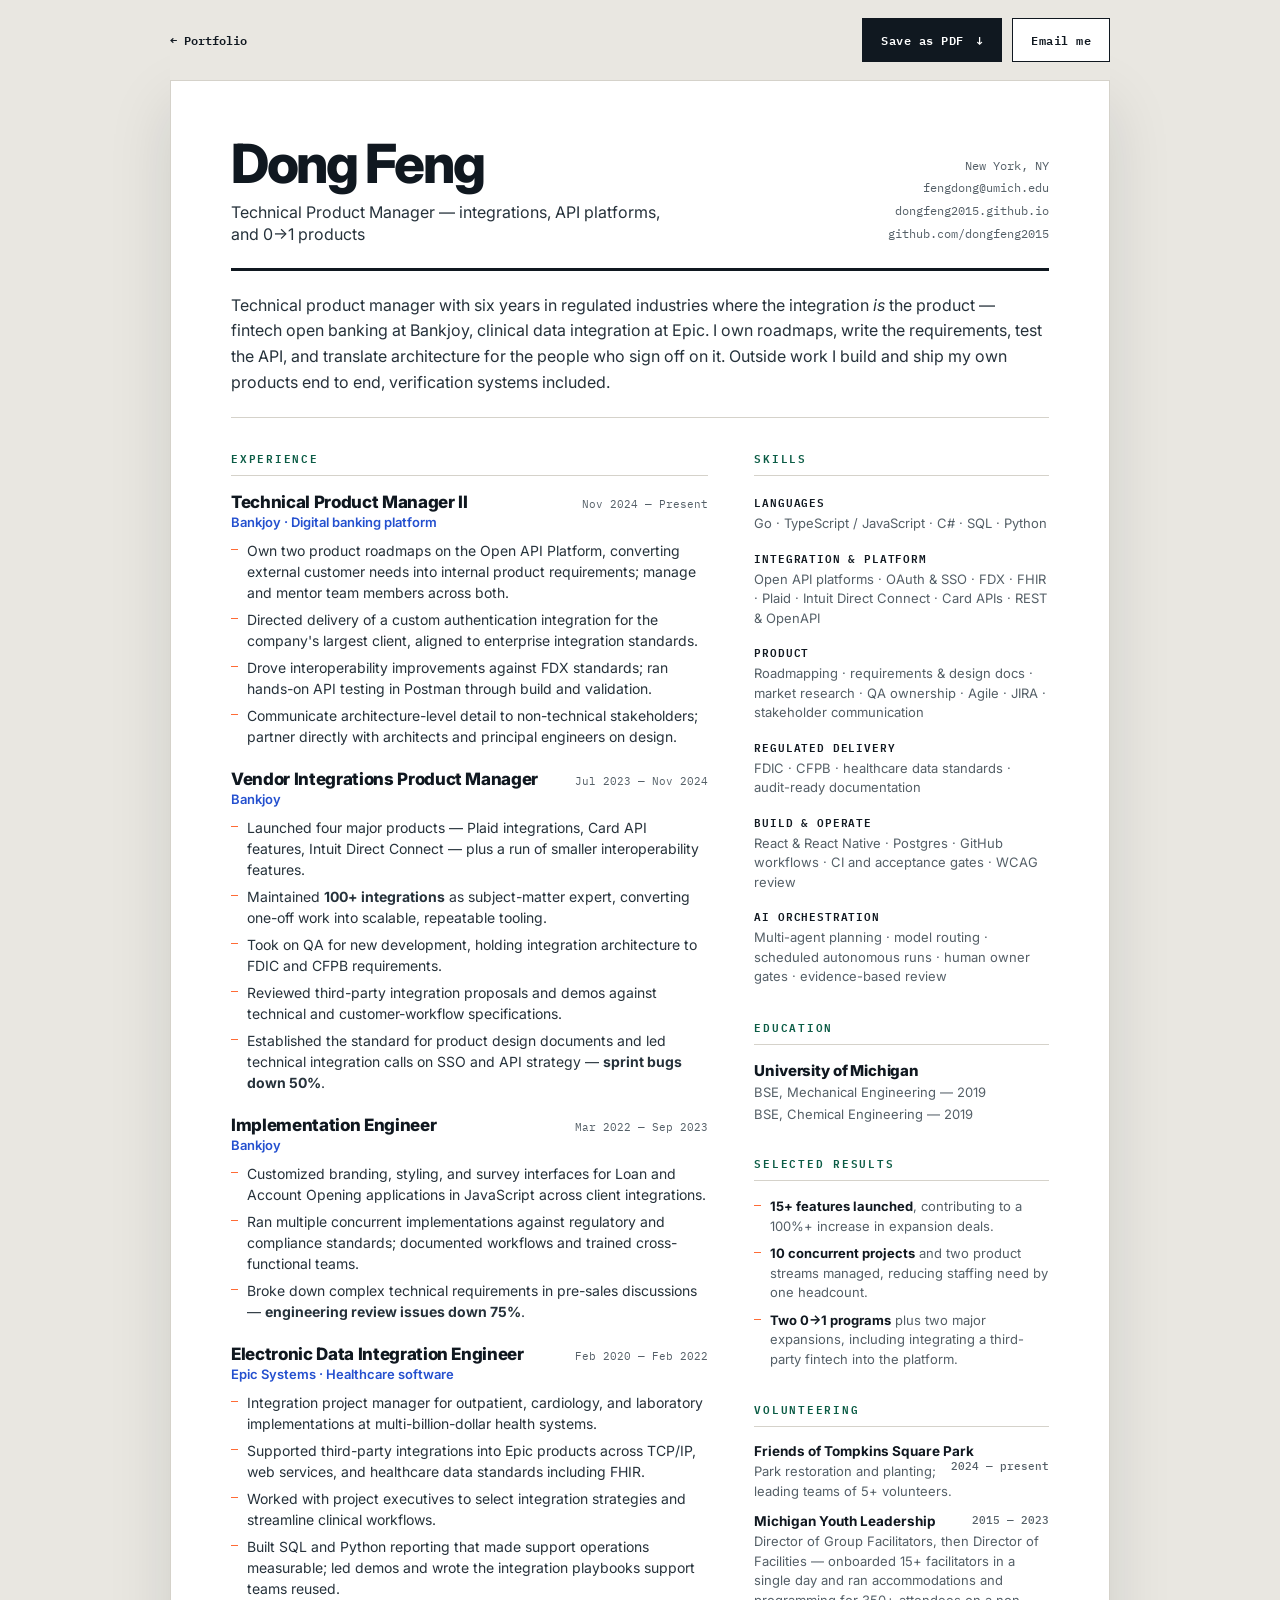
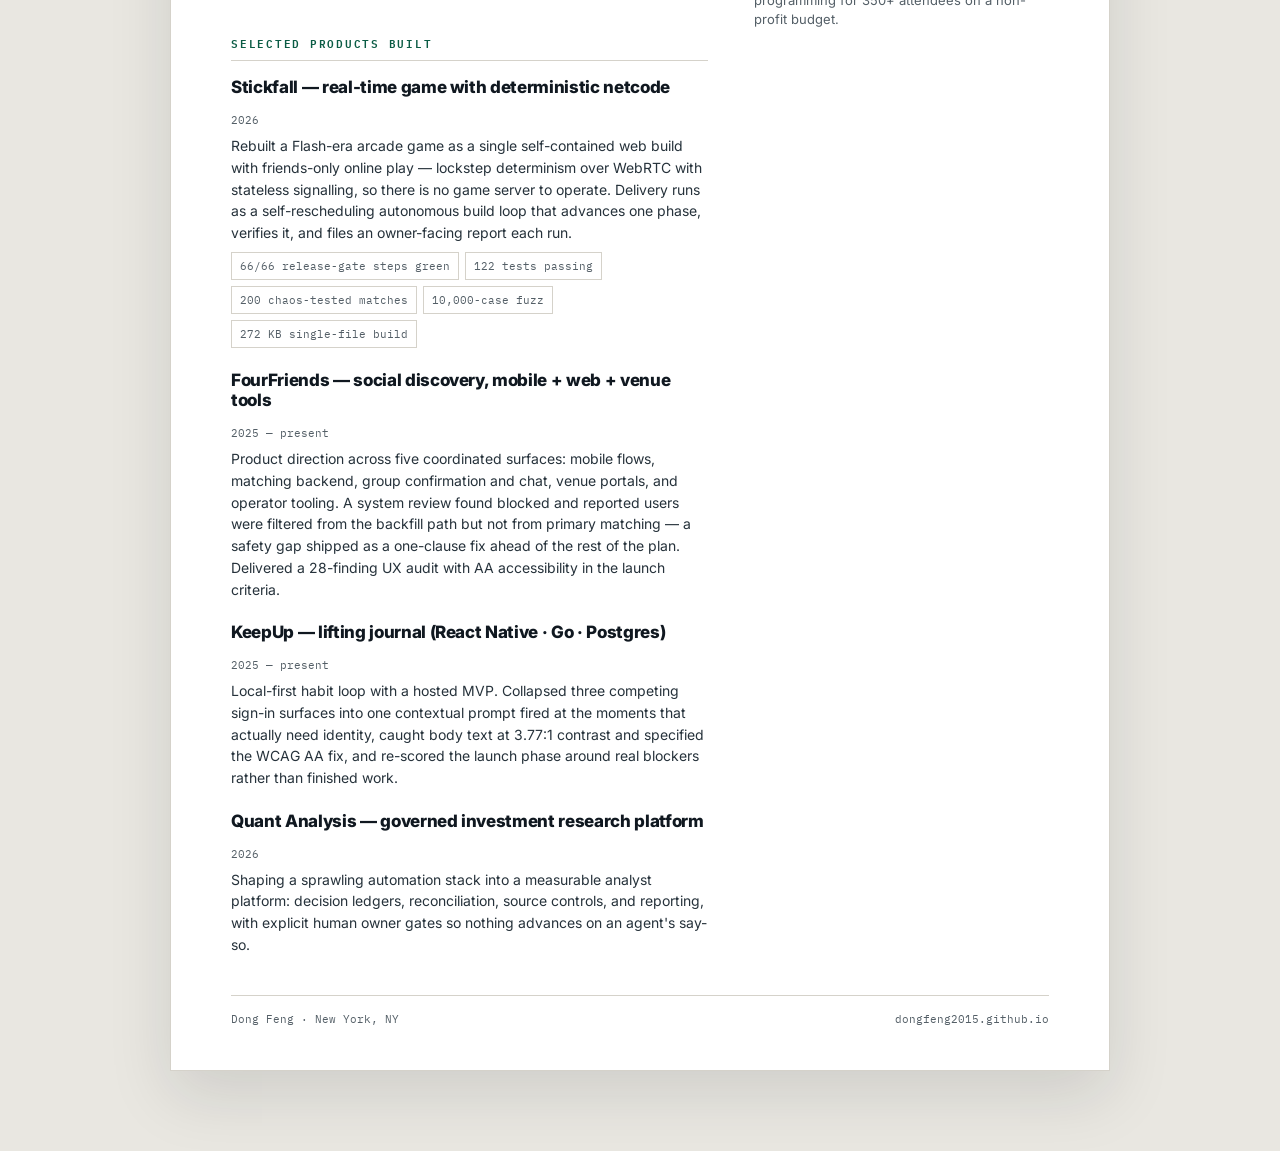
==== resume.html @ 2a2d2c91 "Publish expanded portfolio and resume" ====
<!doctype html>
<html lang="en">
  <head>
    <meta charset="utf-8" />
    <meta name="viewport" content="width=device-width, initial-scale=1" />
    <meta name="theme-color" content="#101820" />
    <meta
      name="description"
      content="Résumé of Dong Feng — Technical Product Manager. Vendor integrations and API platforms at Bankjoy, EHR integration at Epic Systems, plus four self-built products."
    />
    <title>Dong Feng — Résumé</title>

    <link rel="preconnect" href="https://fonts.googleapis.com" />
    <link rel="preconnect" href="https://fonts.gstatic.com" crossorigin />
    <link
      href="https://fonts.googleapis.com/css2?family=Inter:wght@400;500;600;700;800;900&family=IBM+Plex+Mono:wght@500;600&display=swap"
      rel="stylesheet"
    />
    <link rel="stylesheet" href="resume.css" />
    <script defer src="script.js"></script>
  </head>
  <body>
    <a class="skip-link" href="#resume">Skip to content</a>

    <div class="toolbar no-print">
      <a class="toolbar-back" href="index.html"><span aria-hidden="true">←</span> Portfolio</a>
      <div class="toolbar-actions">
        <button class="button button-primary" type="button" data-print>
          Save as PDF <span aria-hidden="true">↓</span>
        </button>
        <a class="button button-quiet" href="mailto:fengdong@umich.edu">Email me</a>
      </div>
    </div>

    <main class="sheet" id="resume">
      <header class="masthead">
        <div>
          <h1>Dong Feng</h1>
          <p class="title">Technical Product Manager — integrations, API platforms, and 0→1 products</p>
        </div>
        <ul class="contact-block">
          <li>New York, NY</li>
          <li><a href="mailto:fengdong@umich.edu">fengdong@umich.edu</a></li>
          <li><a href="https://dongfeng2015.github.io/">dongfeng2015.github.io</a></li>
          <li><a href="https://github.com/dongfeng2015">github.com/dongfeng2015</a></li>
        </ul>
      </header>

      <section class="summary" aria-label="Summary">
        <p>
          Technical product manager with six years in regulated industries where the integration <em>is</em> the product — fintech open banking at Bankjoy, clinical data integration at Epic. I own roadmaps, write the requirements, test the API, and translate architecture for the people who sign off on it. Outside work I build and ship my own products end to end, verification systems included.
        </p>
      </section>

      <div class="columns">
        <div class="col-main">
          <section aria-labelledby="exp-title">
            <h2 id="exp-title">Experience</h2>

            <article class="role">
              <div class="role-head">
                <h3>Technical Product Manager II</h3>
                <p class="role-when">Nov 2024 — Present</p>
              </div>
              <p class="role-org">Bankjoy · Digital banking platform</p>
              <ul>
                <li>Own two product roadmaps on the Open API Platform, converting external customer needs into internal product requirements; manage and mentor team members across both.</li>
                <li>Directed delivery of a custom authentication integration for the company's largest client, aligned to enterprise integration standards.</li>
                <li>Drove interoperability improvements against FDX standards; ran hands-on API testing in Postman through build and validation.</li>
                <li>Communicate architecture-level detail to non-technical stakeholders; partner directly with architects and principal engineers on design.</li>
              </ul>
            </article>

            <article class="role">
              <div class="role-head">
                <h3>Vendor Integrations Product Manager</h3>
                <p class="role-when">Jul 2023 — Nov 2024</p>
              </div>
              <p class="role-org">Bankjoy</p>
              <ul>
                <li>Launched four major products — Plaid integrations, Card API features, Intuit Direct Connect — plus a run of smaller interoperability features.</li>
                <li>Maintained <strong>100+ integrations</strong> as subject-matter expert, converting one-off work into scalable, repeatable tooling.</li>
                <li>Took on QA for new development, holding integration architecture to FDIC and CFPB requirements.</li>
                <li>Reviewed third-party integration proposals and demos against technical and customer-workflow specifications.</li>
                <li>Established the standard for product design documents and led technical integration calls on SSO and API strategy — <strong>sprint bugs down 50%</strong>.</li>
              </ul>
            </article>

            <article class="role">
              <div class="role-head">
                <h3>Implementation Engineer</h3>
                <p class="role-when">Mar 2022 — Sep 2023</p>
              </div>
              <p class="role-org">Bankjoy</p>
              <ul>
                <li>Customized branding, styling, and survey interfaces for Loan and Account Opening applications in JavaScript across client integrations.</li>
                <li>Ran multiple concurrent implementations against regulatory and compliance standards; documented workflows and trained cross-functional teams.</li>
                <li>Broke down complex technical requirements in pre-sales discussions — <strong>engineering review issues down 75%</strong>.</li>
              </ul>
            </article>

            <article class="role">
              <div class="role-head">
                <h3>Electronic Data Integration Engineer</h3>
                <p class="role-when">Feb 2020 — Feb 2022</p>
              </div>
              <p class="role-org">Epic Systems · Healthcare software</p>
              <ul>
                <li>Integration project manager for outpatient, cardiology, and laboratory implementations at multi-billion-dollar health systems.</li>
                <li>Supported third-party integrations into Epic products across TCP/IP, web services, and healthcare data standards including FHIR.</li>
                <li>Worked with project executives to select integration strategies and streamline clinical workflows.</li>
                <li>Built SQL and Python reporting that made support operations measurable; led demos and wrote the integration playbooks support teams reused.</li>
              </ul>
            </article>
          </section>

          <section aria-labelledby="products-title" class="products">
            <h2 id="products-title">Selected products built</h2>

            <article class="product">
              <div class="role-head">
                <h3>Stickfall — real-time game with deterministic netcode</h3>
                <p class="role-when">2026</p>
              </div>
              <p>
                Rebuilt a Flash-era arcade game as a single self-contained web build with friends-only online play — lockstep determinism over WebRTC with stateless signalling, so there is no game server to operate. Delivery runs as a self-rescheduling autonomous build loop that advances one phase, verifies it, and files an owner-facing report each run.
              </p>
              <p class="metrics">
                <span>66/66 release-gate steps green</span><span>122 tests passing</span><span>200 chaos-tested matches</span><span>10,000-case fuzz</span><span>272 KB single-file build</span>
              </p>
            </article>

            <article class="product">
              <div class="role-head">
                <h3>FourFriends — social discovery, mobile + web + venue tools</h3>
                <p class="role-when">2025 — present</p>
              </div>
              <p>
                Product direction across five coordinated surfaces: mobile flows, matching backend, group confirmation and chat, venue portals, and operator tooling. A system review found blocked and reported users were filtered from the backfill path but not from primary matching — a safety gap shipped as a one-clause fix ahead of the rest of the plan. Delivered a 28-finding UX audit with AA accessibility in the launch criteria.
              </p>
            </article>

            <article class="product">
              <div class="role-head">
                <h3>KeepUp — lifting journal (React Native · Go · Postgres)</h3>
                <p class="role-when">2025 — present</p>
              </div>
              <p>
                Local-first habit loop with a hosted MVP. Collapsed three competing sign-in surfaces into one contextual prompt fired at the moments that actually need identity, caught body text at 3.77:1 contrast and specified the WCAG AA fix, and re-scored the launch phase around real blockers rather than finished work.
              </p>
            </article>

            <article class="product">
              <div class="role-head">
                <h3>Quant Analysis — governed investment research platform</h3>
                <p class="role-when">2026</p>
              </div>
              <p>
                Shaping a sprawling automation stack into a measurable analyst platform: decision ledgers, reconciliation, source controls, and reporting, with explicit human owner gates so nothing advances on an agent's say-so.
              </p>
            </article>
          </section>
        </div>

        <aside class="col-side">
          <section aria-labelledby="skills-title">
            <h2 id="skills-title">Skills</h2>
            <div class="skill-group">
              <h4>Languages</h4>
              <p>Go · TypeScript / JavaScript · C# · SQL · Python</p>
            </div>
            <div class="skill-group">
              <h4>Integration &amp; platform</h4>
              <p>Open API platforms · OAuth &amp; SSO · FDX · FHIR · Plaid · Intuit Direct Connect · Card APIs · REST &amp; OpenAPI</p>
            </div>
            <div class="skill-group">
              <h4>Product</h4>
              <p>Roadmapping · requirements &amp; design docs · market research · QA ownership · Agile · JIRA · stakeholder communication</p>
            </div>
            <div class="skill-group">
              <h4>Regulated delivery</h4>
              <p>FDIC · CFPB · healthcare data standards · audit-ready documentation</p>
            </div>
            <div class="skill-group">
              <h4>Build &amp; operate</h4>
              <p>React &amp; React Native · Postgres · GitHub workflows · CI and acceptance gates · WCAG review</p>
            </div>
            <div class="skill-group">
              <h4>AI orchestration</h4>
              <p>Multi-agent planning · model routing · scheduled autonomous runs · human owner gates · evidence-based review</p>
            </div>
          </section>

          <section aria-labelledby="edu-title">
            <h2 id="edu-title">Education</h2>
            <div class="edu">
              <p class="edu-school">University of Michigan</p>
              <p class="edu-degree">BSE, Mechanical Engineering — 2019</p>
              <p class="edu-degree">BSE, Chemical Engineering — 2019</p>
            </div>
          </section>

          <section aria-labelledby="wins-title">
            <h2 id="wins-title">Selected results</h2>
            <ul class="wins">
              <li><strong>15+ features launched</strong>, contributing to a 100%+ increase in expansion deals.</li>
              <li><strong>10 concurrent projects</strong> and two product streams managed, reducing staffing need by one headcount.</li>
              <li><strong>Two 0→1 programs</strong> plus two major expansions, including integrating a third-party fintech into the platform.</li>
            </ul>
          </section>

          <section aria-labelledby="vol-title">
            <h2 id="vol-title">Volunteering</h2>
            <div class="vol">
              <p class="vol-org">Friends of Tompkins Square Park <span>2024 — present</span></p>
              <p>Park restoration and planting; leading teams of 5+ volunteers.</p>
            </div>
            <div class="vol">
              <p class="vol-org">Michigan Youth Leadership <span>2015 — 2023</span></p>
              <p>Director of Group Facilitators, then Director of Facilities — onboarded 15+ facilitators in a single day and ran accommodations and programming for 350+ attendees on a non-profit budget.</p>
            </div>
          </section>
        </aside>
      </div>

      <footer class="sheet-footer">
        <span>Dong Feng · New York, NY</span>
        <span>dongfeng2015.github.io</span>
      </footer>
    </main>
  </body>
</html>
---- resume.css ----
/* ============================================================
   Dong Feng — résumé sheet
   Screen: a document sitting on the portfolio's paper.
   Print: two clean pages, ATS-friendly text order.
   ============================================================ */

:root {
  --ink: #101820;
  --ink-soft: #26323b;
  --paper: #e9e7e1;
  --white: #ffffff;
  --line: #d5d2ca;
  --line-strong: #101820;
  --muted: #545f67;
  --mint: #a8f0cf;
  --mint-deep: #0b5c45;
  --orange: #ff6b35;
  --blue: #2450cf;

  --sans: Inter, ui-sans-serif, -apple-system, BlinkMacSystemFont, "Segoe UI", sans-serif;
  --mono: "IBM Plex Mono", ui-monospace, SFMono-Regular, Menlo, monospace;
}

* { box-sizing: border-box; }
body {
  margin: 0;
  padding: 0 20px 80px;
  color: var(--ink);
  background: var(--paper);
  font-family: var(--sans);
  font-size: 16px;
  -webkit-font-smoothing: antialiased;
}
a { color: inherit; }
p { margin: 0; }

.skip-link {
  position: fixed; left: 16px; top: -60px; z-index: 100;
  padding: 12px 16px; background: var(--mint); color: var(--ink); font-weight: 800;
}
.skip-link:focus { top: 12px; }
:focus-visible { outline: 3px solid var(--orange); outline-offset: 3px; }

/* ---------- toolbar ---------- */
.toolbar {
  position: sticky; top: 0; z-index: 10;
  display: flex; align-items: center; justify-content: space-between;
  gap: 16px; flex-wrap: wrap;
  max-width: 940px; margin: 0 auto; padding: 18px 0;
  background: var(--paper);
}
.toolbar-back { font-family: var(--mono); font-size: 12px; font-weight: 600; text-decoration: none; }
.toolbar-back:hover { color: var(--blue); }
.toolbar-actions { display: flex; gap: 10px; flex-wrap: wrap; }
.button {
  display: inline-flex; align-items: center; gap: 12px;
  min-height: 44px; padding: 0 18px;
  border: 1px solid var(--ink); background: transparent; color: var(--ink);
  font-family: var(--mono); font-size: 12px; font-weight: 600; letter-spacing: .04em;
  text-decoration: none; cursor: pointer;
  transition: transform .2s ease, box-shadow .2s ease;
}
.button:hover { transform: translate(-2px, -2px); box-shadow: 4px 4px 0 var(--orange); }
.button-primary { background: var(--ink); color: var(--white); }
.button-quiet { background: var(--white); }

/* ---------- sheet ---------- */
.sheet {
  max-width: 940px; margin: 0 auto;
  padding: 56px 60px 44px;
  background: var(--white);
  border: 1px solid var(--line);
  box-shadow: 0 24px 60px rgba(16, 24, 32, .12);
}

.masthead {
  display: flex; justify-content: space-between; align-items: flex-end;
  gap: 40px; flex-wrap: wrap;
  padding-bottom: 22px; border-bottom: 3px solid var(--line-strong);
}
.masthead h1 {
  margin: 0; font-size: clamp(38px, 5vw, 54px);
  line-height: 1; letter-spacing: -.045em; font-weight: 800;
}
.masthead .title {
  margin-top: 10px; max-width: 46ch;
  color: var(--ink-soft); font-size: 16px; line-height: 1.4;
}
.contact-block {
  margin: 0; padding: 0; list-style: none; text-align: right;
  font-family: var(--mono); font-size: 12px; line-height: 1.9; color: var(--muted);
}
.contact-block a { text-decoration: none; }
.contact-block a:hover { color: var(--blue); text-decoration: underline; }

.summary { padding: 22px 0; border-bottom: 1px solid var(--line); }
.summary p { max-width: 92ch; color: var(--ink-soft); font-size: 16px; line-height: 1.6; }
.summary em { font-style: italic; }

.columns {
  display: grid; grid-template-columns: 1.62fr 1fr; gap: 46px;
  padding-top: 30px;
}

h2 {
  margin: 0 0 16px;
  font-family: var(--mono); font-size: 11px; font-weight: 600;
  letter-spacing: .16em; text-transform: uppercase; color: var(--mint-deep);
  padding-bottom: 8px; border-bottom: 1px solid var(--line);
}
.col-main section + section { margin-top: 34px; }
.col-side section + section { margin-top: 30px; }

/* ---------- roles ---------- */
.role, .product { margin-bottom: 22px; break-inside: avoid; }
.role:last-child, .product:last-child { margin-bottom: 0; }
.role-head {
  display: flex; justify-content: space-between; align-items: baseline;
  gap: 16px; flex-wrap: wrap;
}
.role-head h3 { margin: 0; font-size: 17px; font-weight: 800; letter-spacing: -.02em; }
.role-when { font-family: var(--mono); font-size: 11px; color: var(--muted); white-space: nowrap; }
.role-org { margin-top: 2px; color: var(--blue); font-size: 13px; font-weight: 600; }
.role ul { margin: 10px 0 0; padding: 0; list-style: none; }
.role li {
  position: relative; padding-left: 16px; margin-bottom: 6px;
  color: var(--ink-soft); font-size: 14px; line-height: 1.5;
}
.role li::before {
  content: ""; position: absolute; left: 0; top: .6em;
  width: 7px; height: 1px; background: var(--orange);
}
.role li strong { font-weight: 700; }

/* ---------- products ---------- */
.product > p { margin-top: 8px; color: var(--ink-soft); font-size: 14px; line-height: 1.55; }
.metrics { display: flex; flex-wrap: wrap; gap: 6px; margin-top: 10px; }
.metrics span {
  padding: 5px 8px; border: 1px solid var(--line);
  font-family: var(--mono); font-size: 10.5px; color: var(--muted);
}

/* ---------- sidebar ---------- */
.skill-group { margin-bottom: 14px; }
.skill-group h4 {
  margin: 0 0 3px;
  font-family: var(--mono); font-size: 10.5px; font-weight: 600;
  letter-spacing: .08em; text-transform: uppercase; color: var(--ink);
}
.skill-group p { color: var(--muted); font-size: 13px; line-height: 1.5; }

.edu-school { font-size: 15px; font-weight: 800; letter-spacing: -.01em; }
.edu-degree { margin-top: 3px; color: var(--muted); font-size: 13px; line-height: 1.45; }

.wins { margin: 0; padding: 0; list-style: none; }
.wins li {
  position: relative; padding-left: 16px; margin-bottom: 8px;
  color: var(--muted); font-size: 13px; line-height: 1.5;
}
.wins li::before {
  content: ""; position: absolute; left: 0; top: .6em;
  width: 7px; height: 1px; background: var(--orange);
}
.wins strong { color: var(--ink); font-weight: 700; }

.vol { margin-bottom: 12px; }
.vol-org { font-size: 13.5px; font-weight: 700; }
.vol-org span { float: right; font-family: var(--mono); font-size: 10.5px; font-weight: 500; color: var(--muted); }
.vol p:not(.vol-org) { margin-top: 3px; color: var(--muted); font-size: 13px; line-height: 1.5; }

.sheet-footer {
  display: flex; justify-content: space-between; gap: 16px;
  margin-top: 40px; padding-top: 16px; border-top: 1px solid var(--line);
  font-family: var(--mono); font-size: 11px; color: var(--muted);
}

/* ---------- responsive ---------- */
@media (max-width: 820px) {
  .sheet { padding: 36px 26px 32px; }
  .columns { grid-template-columns: 1fr; gap: 34px; }
  .masthead { align-items: flex-start; }
  .contact-block { text-align: left; }
}

@media (prefers-reduced-motion: reduce) {
  *, *::before, *::after { transition-duration: .01ms !important; }
  .button:hover { transform: none; }
}

/* ============================================================
   Print — target: two pages, letter, 0.5in margins.
   ============================================================ */
@media print {
  @page { size: letter; margin: 0.5in; }

  html, body { background: #fff; }
  body { padding: 0; font-size: 10pt; color: #000; }
  .no-print, .skip-link { display: none !important; }

  .sheet {
    max-width: none; margin: 0; padding: 0;
    border: 0; box-shadow: none;
  }

  .masthead { padding-bottom: 10pt; border-bottom-width: 2pt; }
  .masthead h1 { font-size: 26pt; }
  .masthead .title { margin-top: 5pt; font-size: 10.5pt; color: #222; }
  .contact-block { font-size: 8.5pt; line-height: 1.55; color: #333; }
  .contact-block a { text-decoration: none; color: #000; }

  .summary { padding: 8pt 0; }
  .summary p { font-size: 9.5pt; line-height: 1.4; color: #1a1a1a; }

  /* Single flow in print: grid fragmentation across pages is unreliable,
     and a linear order reads correctly in ATS text extraction. */
  .columns { display: block; padding-top: 12pt; }
  /* Sidebar flows as two balanced text columns once it is full width —
     multicol paginates reliably where grid does not. */
  .col-side { margin-top: 14pt; column-count: 2; column-gap: 24pt; }
  h2 { font-size: 8.5pt; letter-spacing: .14em; color: #000; margin-bottom: 8pt; padding-bottom: 4pt; }

  .col-main section + section { margin-top: 12pt; }
  .col-side section + section { margin-top: 12pt; }
  .col-side section { break-inside: avoid; page-break-inside: avoid; }

  /* Sidebar reads better as columns when it is full width */
  .col-side section > div:not(:last-child) { margin-bottom: 6pt; }

  .role, .product { margin-bottom: 9pt; break-inside: avoid; page-break-inside: avoid; }
  .role-head h3 { font-size: 10.5pt; }
  .role-when { font-size: 8.5pt; color: #444; }
  .role-org { font-size: 9pt; color: #000; }
  .role ul { margin-top: 4pt; }
  .role li { font-size: 9pt; line-height: 1.36; margin-bottom: 2.5pt; color: #1a1a1a; }
  .role li::before { background: #000; }

  .product > p { font-size: 9pt; line-height: 1.36; color: #1a1a1a; }
  .metrics { gap: 4pt; margin-top: 5pt; }
  .metrics span { padding: 2pt 4pt; font-size: 8pt; color: #333; border-color: #bbb; }

  .skill-group { margin-bottom: 8pt; }
  .skill-group h4 { font-size: 8.5pt; }
  .skill-group p { font-size: 9pt; line-height: 1.4; color: #1a1a1a; }
  .edu-school { font-size: 10pt; }
  .edu-degree { font-size: 9pt; color: #1a1a1a; }
  .wins li, .vol p:not(.vol-org) { font-size: 9pt; line-height: 1.4; color: #1a1a1a; }
  .wins li::before { background: #000; }
  .vol-org { font-size: 9.5pt; }
  .vol-org span { font-size: 8pt; color: #444; }

  .sheet-footer { display: none; }
}
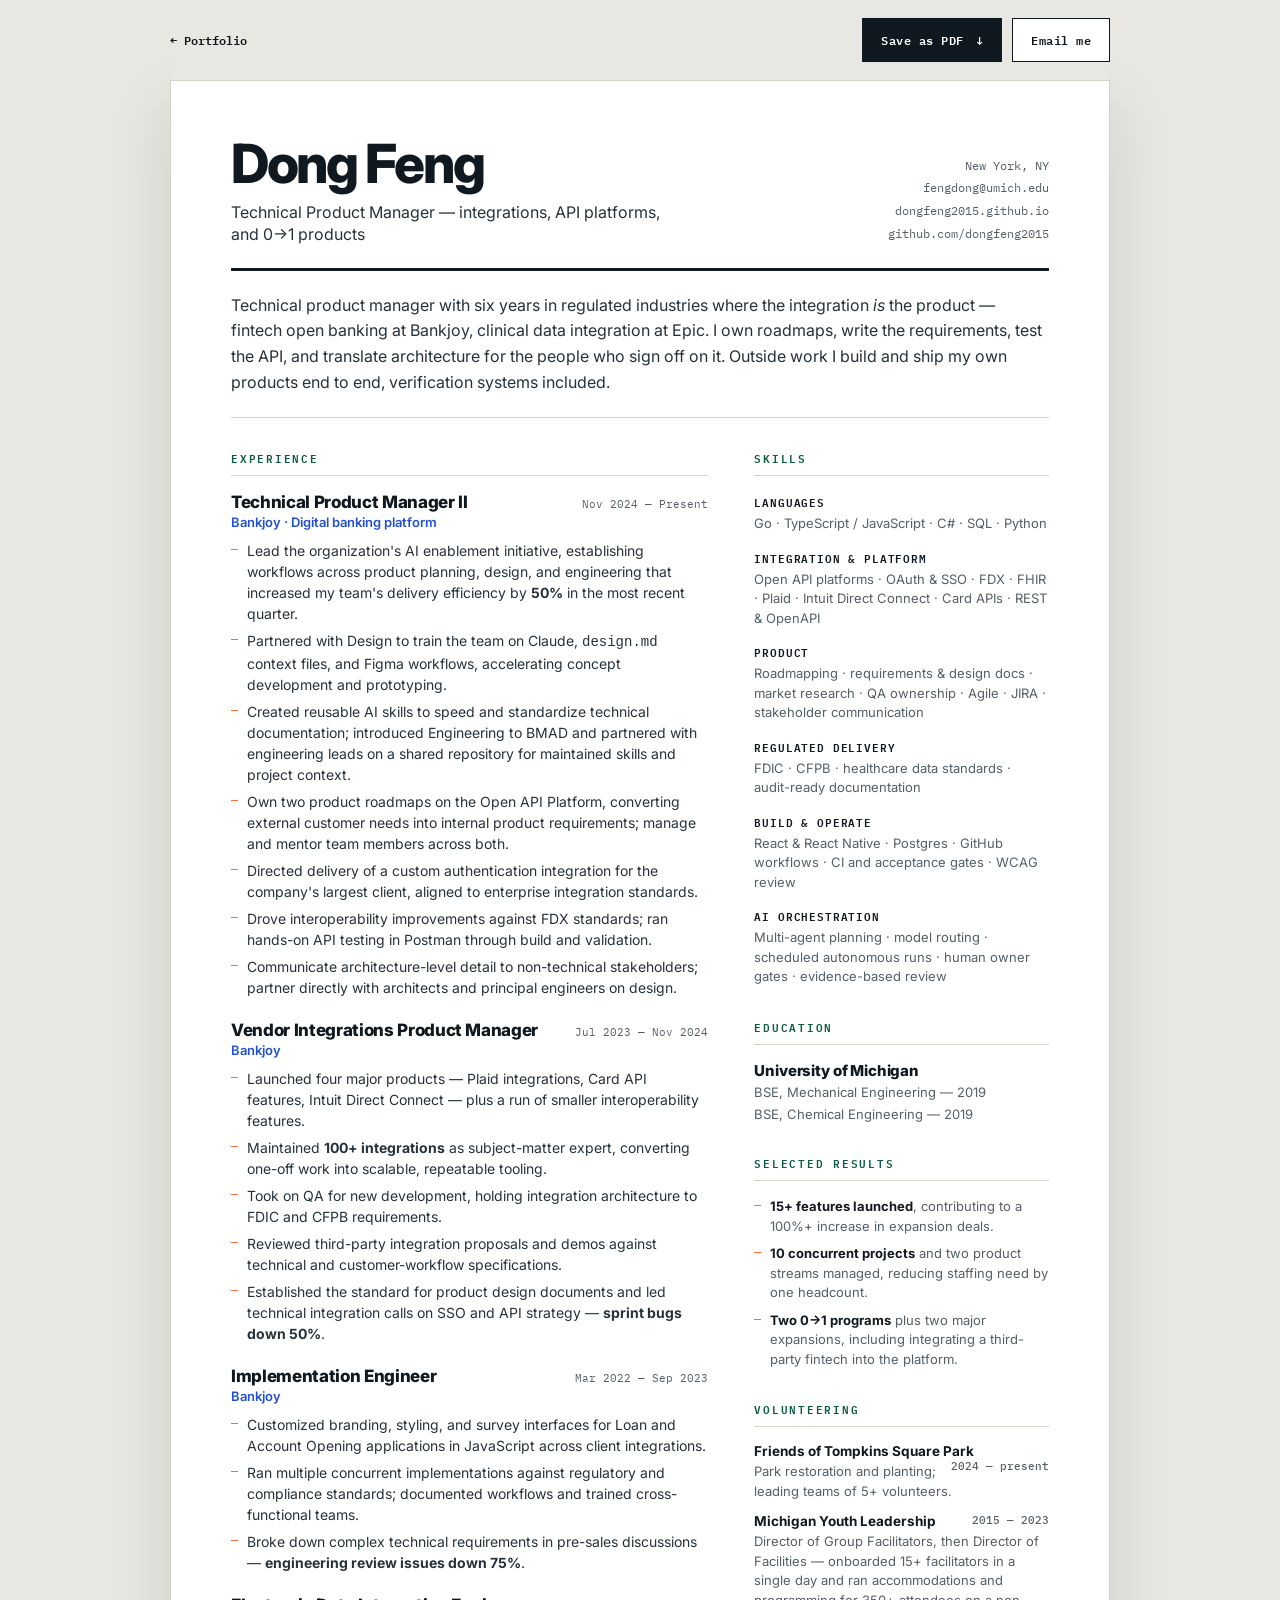
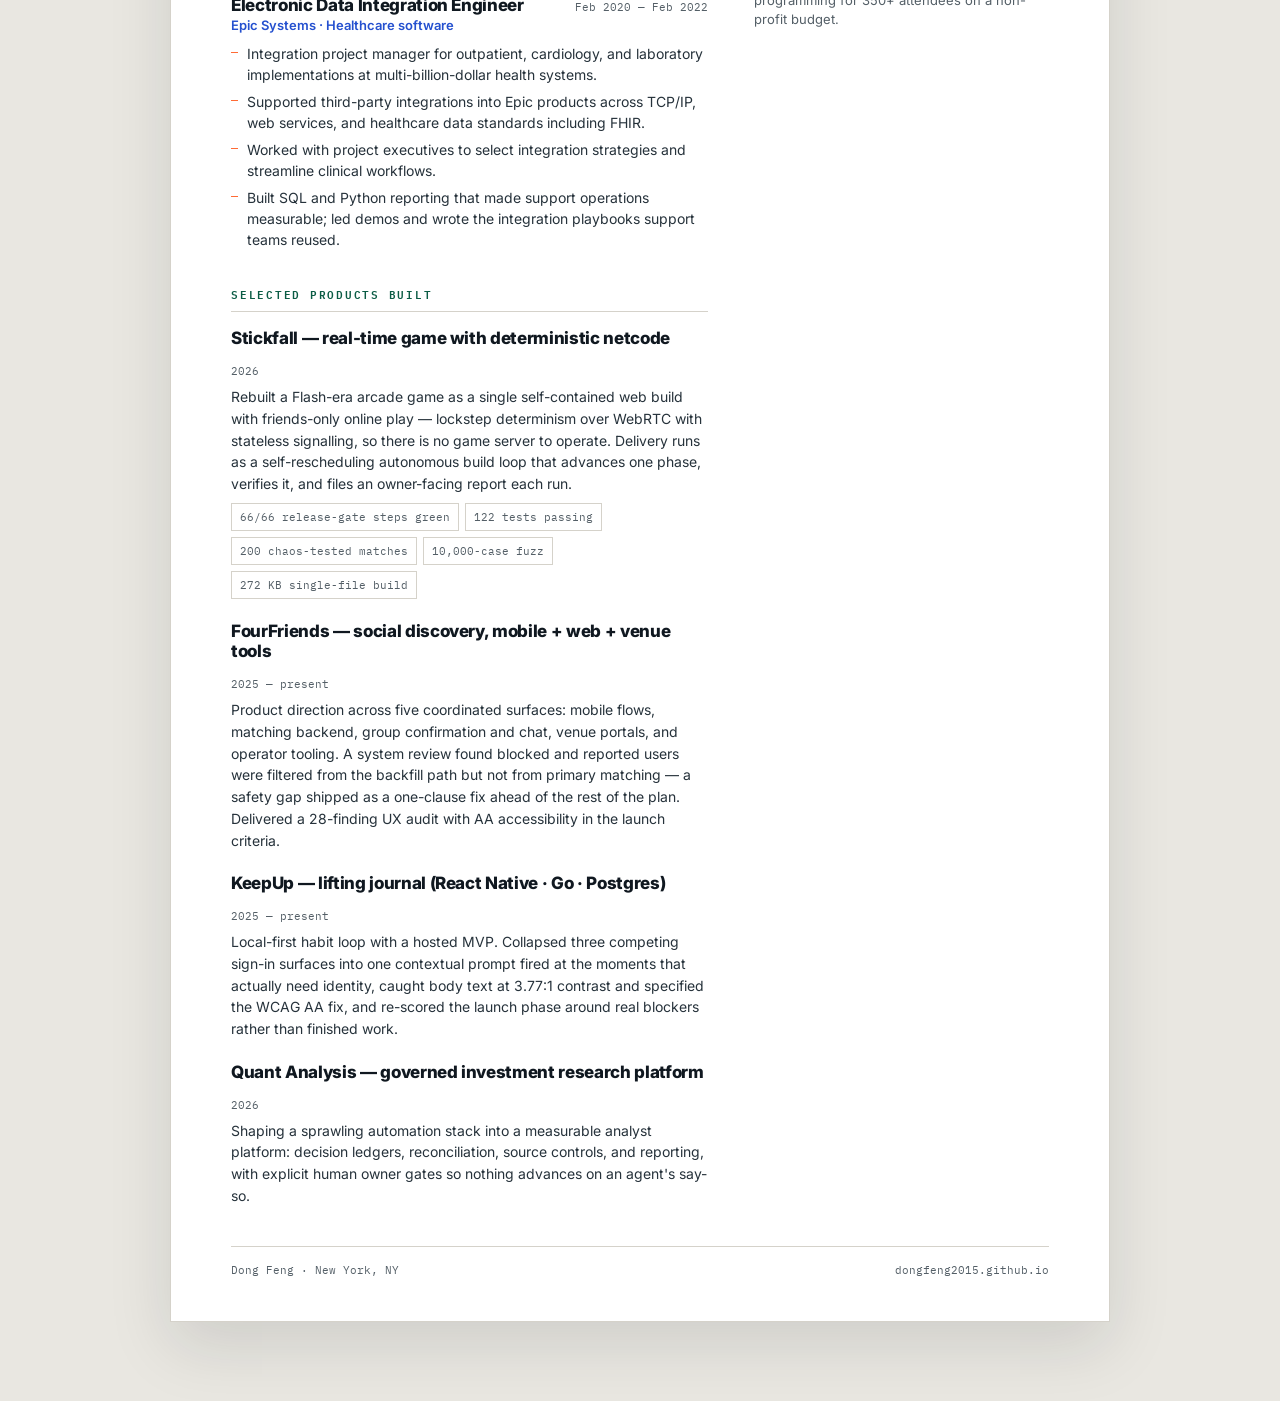
==== commit 84d5a922: "Add AI leadership experience" ====
--- a/resume.html
+++ b/resume.html
@@ -64,6 +64,9 @@
               </div>
               <p class="role-org">Bankjoy · Digital banking platform</p>
               <ul>
+                <li>Lead the organization's AI enablement initiative, establishing workflows across product planning, design, and engineering that increased my team's delivery efficiency by <strong>50%</strong> in the most recent quarter.</li>
+                <li>Partnered with Design to train the team on Claude, <code>design.md</code> context files, and Figma workflows, accelerating concept development and prototyping.</li>
+                <li>Created reusable AI skills to speed and standardize technical documentation; introduced Engineering to BMAD and partnered with engineering leads on a shared repository for maintained skills and project context.</li>
                 <li>Own two product roadmaps on the Open API Platform, converting external customer needs into internal product requirements; manage and mentor team members across both.</li>
                 <li>Directed delivery of a custom authentication integration for the company's largest client, aligned to enterprise integration standards.</li>
                 <li>Drove interoperability improvements against FDX standards; ran hands-on API testing in Postman through build and validation.</li>
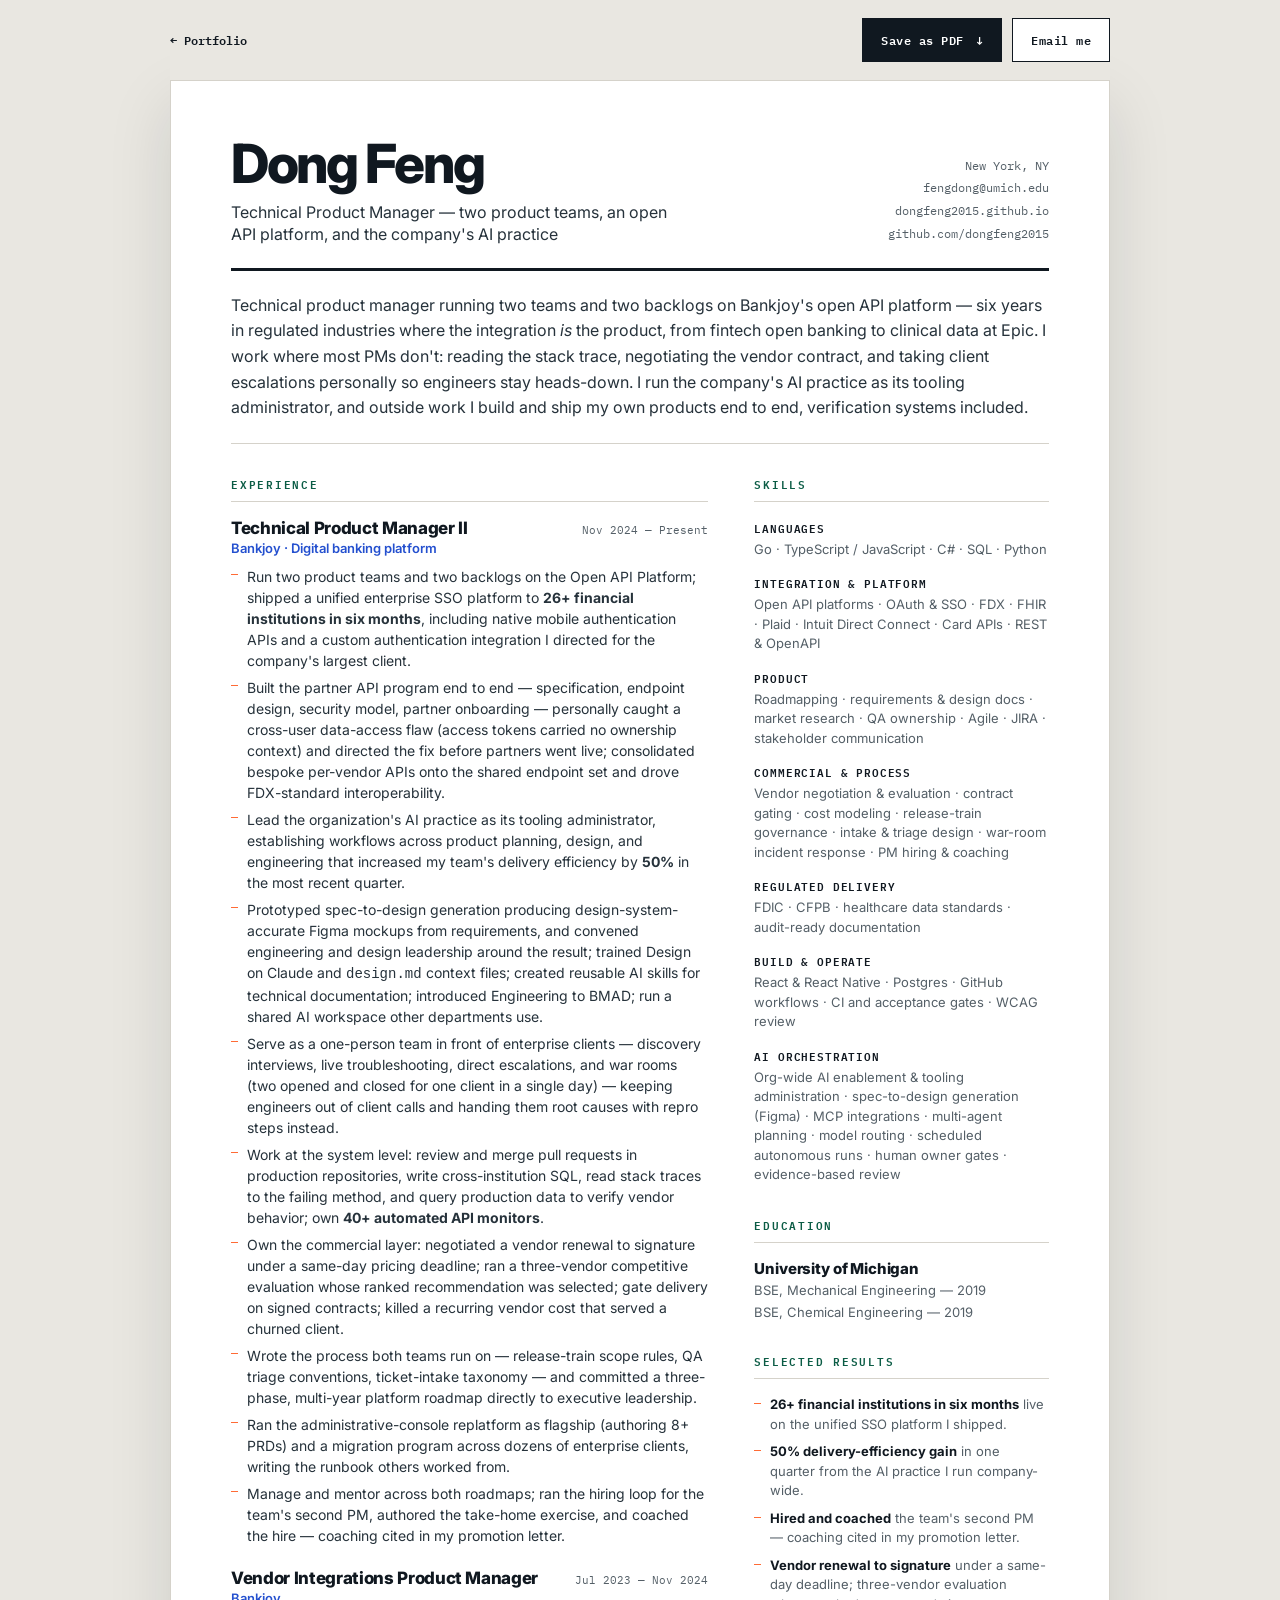
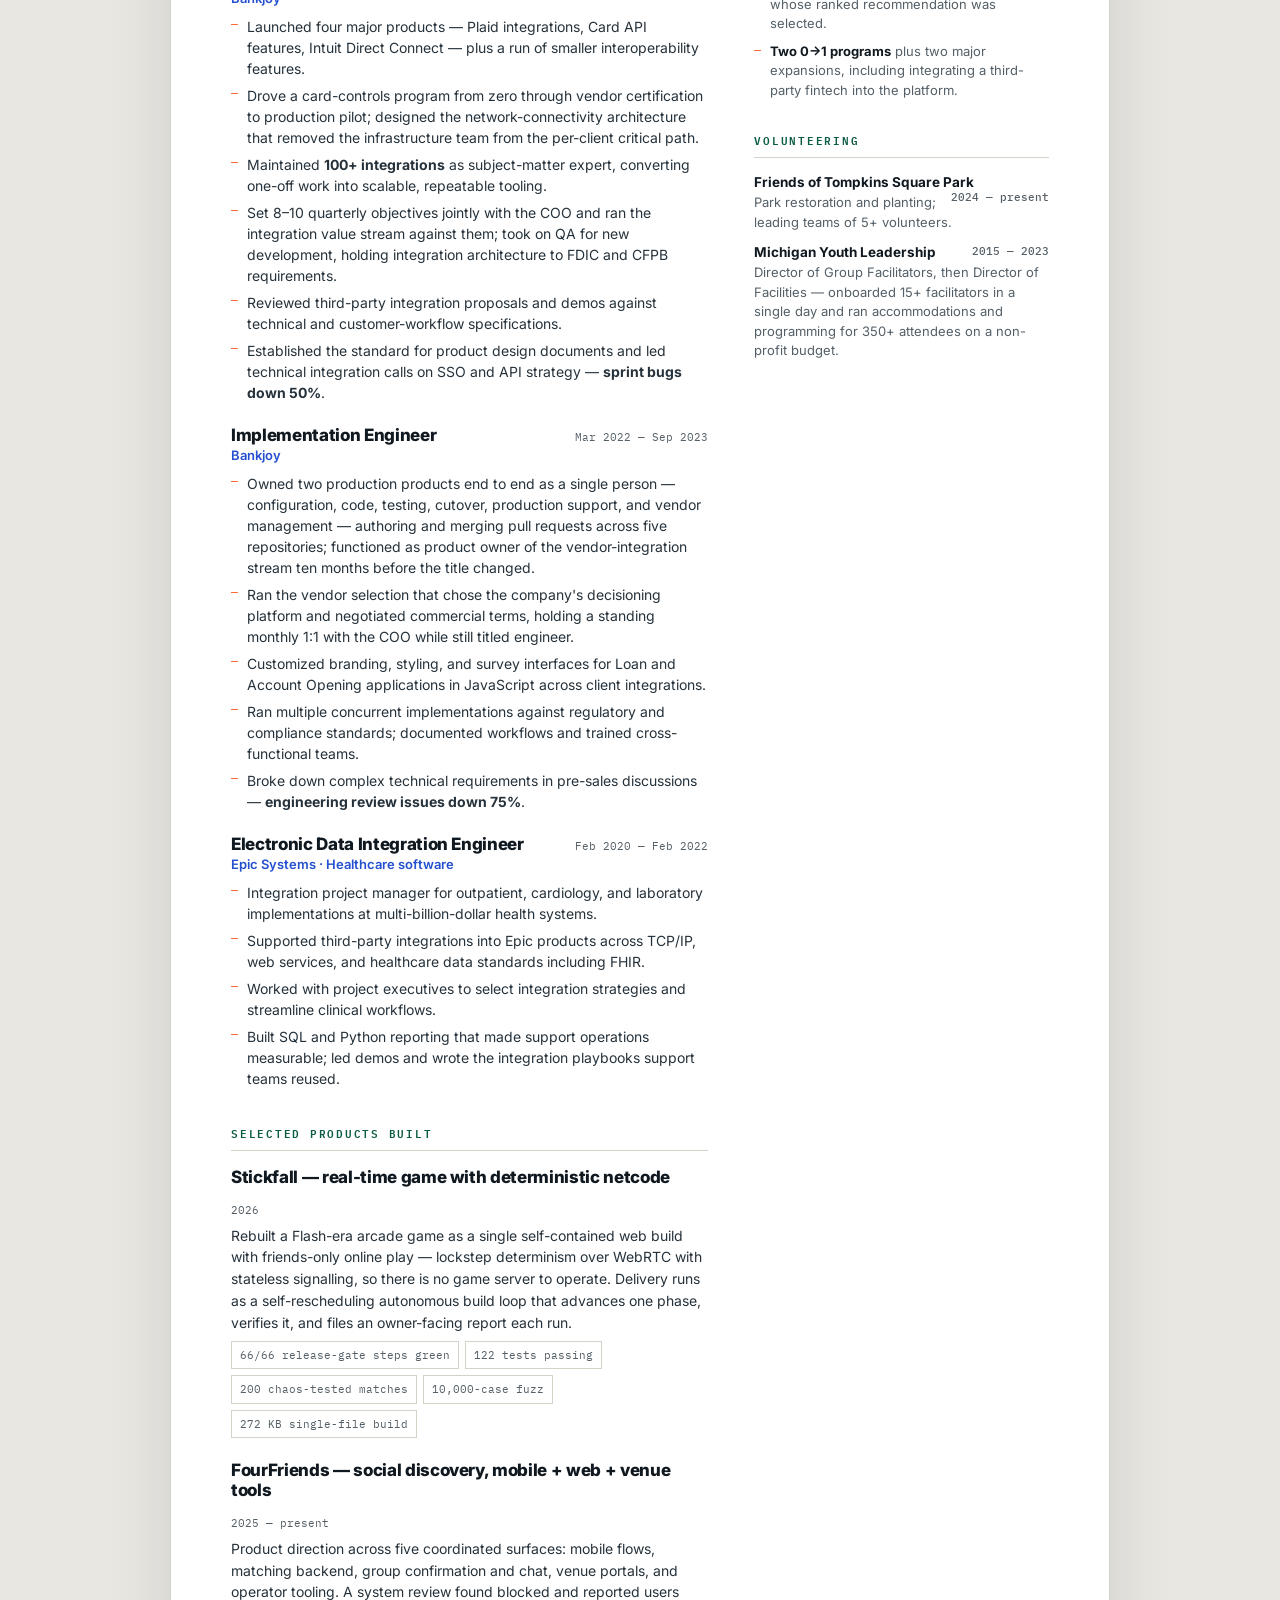
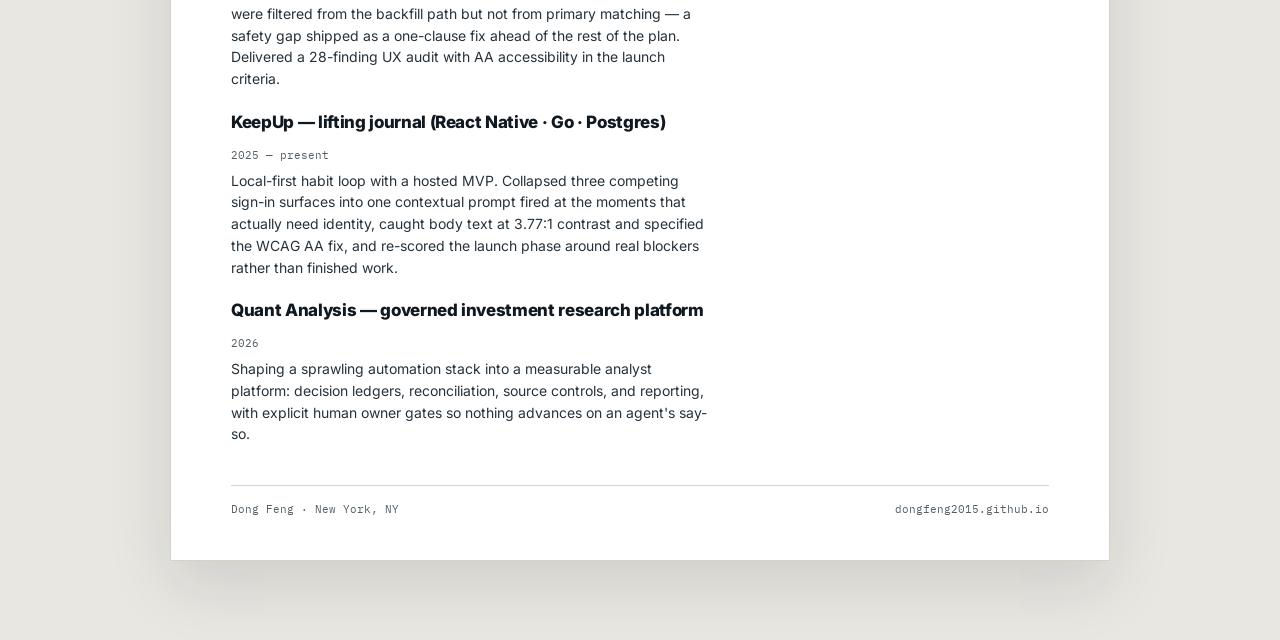
==== commit 14df1af6: "Update portfolio and resume with current scope Reflect two product teams and two backlogs on the Ope" ====
--- a/resume.html
+++ b/resume.html
@@ -6,7 +6,7 @@
     <meta name="theme-color" content="#101820" />
     <meta
       name="description"
-      content="Résumé of Dong Feng — Technical Product Manager. Vendor integrations and API platforms at Bankjoy, EHR integration at Epic Systems, plus four self-built products."
+      content="Résumé of Dong Feng — Technical Product Manager. Two product teams and the AI practice at Bankjoy, SSO to 26+ financial institutions, EHR integration at Epic Systems, plus four self-built products."
     />
     <title>Dong Feng — Résumé</title>
 
@@ -36,7 +36,7 @@
       <header class="masthead">
         <div>
           <h1>Dong Feng</h1>
-          <p class="title">Technical Product Manager — integrations, API platforms, and 0→1 products</p>
+          <p class="title">Technical Product Manager — two product teams, an open API platform, and the company's AI practice</p>
         </div>
         <ul class="contact-block">
           <li>New York, NY</li>
@@ -48,7 +48,7 @@
 
       <section class="summary" aria-label="Summary">
         <p>
-          Technical product manager with six years in regulated industries where the integration <em>is</em> the product — fintech open banking at Bankjoy, clinical data integration at Epic. I own roadmaps, write the requirements, test the API, and translate architecture for the people who sign off on it. Outside work I build and ship my own products end to end, verification systems included.
+          Technical product manager running two teams and two backlogs on Bankjoy's open API platform — six years in regulated industries where the integration <em>is</em> the product, from fintech open banking to clinical data at Epic. I work where most PMs don't: reading the stack trace, negotiating the vendor contract, and taking client escalations personally so engineers stay heads-down. I run the company's AI practice as its tooling administrator, and outside work I build and ship my own products end to end, verification systems included.
         </p>
       </section>
 
@@ -64,13 +64,16 @@
               </div>
               <p class="role-org">Bankjoy · Digital banking platform</p>
               <ul>
-                <li>Lead the organization's AI enablement initiative, establishing workflows across product planning, design, and engineering that increased my team's delivery efficiency by <strong>50%</strong> in the most recent quarter.</li>
-                <li>Partnered with Design to train the team on Claude, <code>design.md</code> context files, and Figma workflows, accelerating concept development and prototyping.</li>
-                <li>Created reusable AI skills to speed and standardize technical documentation; introduced Engineering to BMAD and partnered with engineering leads on a shared repository for maintained skills and project context.</li>
-                <li>Own two product roadmaps on the Open API Platform, converting external customer needs into internal product requirements; manage and mentor team members across both.</li>
-                <li>Directed delivery of a custom authentication integration for the company's largest client, aligned to enterprise integration standards.</li>
-                <li>Drove interoperability improvements against FDX standards; ran hands-on API testing in Postman through build and validation.</li>
-                <li>Communicate architecture-level detail to non-technical stakeholders; partner directly with architects and principal engineers on design.</li>
+                <li>Run two product teams and two backlogs on the Open API Platform; shipped a unified enterprise SSO platform to <strong>26+ financial institutions in six months</strong>, including native mobile authentication APIs and a custom authentication integration I directed for the company's largest client.</li>
+                <li>Built the partner API program end to end — specification, endpoint design, security model, partner onboarding — personally caught a cross-user data-access flaw (access tokens carried no ownership context) and directed the fix before partners went live; consolidated bespoke per-vendor APIs onto the shared endpoint set and drove FDX-standard interoperability.</li>
+                <li>Lead the organization's AI practice as its tooling administrator, establishing workflows across product planning, design, and engineering that increased my team's delivery efficiency by <strong>50%</strong> in the most recent quarter.</li>
+                <li>Prototyped spec-to-design generation producing design-system-accurate Figma mockups from requirements, and convened engineering and design leadership around the result; trained Design on Claude and <code>design.md</code> context files; created reusable AI skills for technical documentation; introduced Engineering to BMAD; run a shared AI workspace other departments use.</li>
+                <li>Serve as a one-person team in front of enterprise clients — discovery interviews, live troubleshooting, direct escalations, and war rooms (two opened and closed for one client in a single day) — keeping engineers out of client calls and handing them root causes with repro steps instead.</li>
+                <li>Work at the system level: review and merge pull requests in production repositories, write cross-institution SQL, read stack traces to the failing method, and query production data to verify vendor behavior; own <strong>40+ automated API monitors</strong>.</li>
+                <li>Own the commercial layer: negotiated a vendor renewal to signature under a same-day pricing deadline; ran a three-vendor competitive evaluation whose ranked recommendation was selected; gate delivery on signed contracts; killed a recurring vendor cost that served a churned client.</li>
+                <li>Wrote the process both teams run on — release-train scope rules, QA triage conventions, ticket-intake taxonomy — and committed a three-phase, multi-year platform roadmap directly to executive leadership.</li>
+                <li>Ran the administrative-console replatform as flagship (authoring 8+ PRDs) and a migration program across dozens of enterprise clients, writing the runbook others worked from.</li>
+                <li>Manage and mentor across both roadmaps; ran the hiring loop for the team's second PM, authored the take-home exercise, and coached the hire — coaching cited in my promotion letter.</li>
               </ul>
             </article>
 
@@ -82,8 +85,9 @@
               <p class="role-org">Bankjoy</p>
               <ul>
                 <li>Launched four major products — Plaid integrations, Card API features, Intuit Direct Connect — plus a run of smaller interoperability features.</li>
+                <li>Drove a card-controls program from zero through vendor certification to production pilot; designed the network-connectivity architecture that removed the infrastructure team from the per-client critical path.</li>
                 <li>Maintained <strong>100+ integrations</strong> as subject-matter expert, converting one-off work into scalable, repeatable tooling.</li>
-                <li>Took on QA for new development, holding integration architecture to FDIC and CFPB requirements.</li>
+                <li>Set 8–10 quarterly objectives jointly with the COO and ran the integration value stream against them; took on QA for new development, holding integration architecture to FDIC and CFPB requirements.</li>
                 <li>Reviewed third-party integration proposals and demos against technical and customer-workflow specifications.</li>
                 <li>Established the standard for product design documents and led technical integration calls on SSO and API strategy — <strong>sprint bugs down 50%</strong>.</li>
               </ul>
@@ -96,6 +100,8 @@
               </div>
               <p class="role-org">Bankjoy</p>
               <ul>
+                <li>Owned two production products end to end as a single person — configuration, code, testing, cutover, production support, and vendor management — authoring and merging pull requests across five repositories; functioned as product owner of the vendor-integration stream ten months before the title changed.</li>
+                <li>Ran the vendor selection that chose the company's decisioning platform and negotiated commercial terms, holding a standing monthly 1:1 with the COO while still titled engineer.</li>
                 <li>Customized branding, styling, and survey interfaces for Loan and Account Opening applications in JavaScript across client integrations.</li>
                 <li>Ran multiple concurrent implementations against regulatory and compliance standards; documented workflows and trained cross-functional teams.</li>
                 <li>Broke down complex technical requirements in pre-sales discussions — <strong>engineering review issues down 75%</strong>.</li>
@@ -181,6 +187,10 @@
               <p>Roadmapping · requirements &amp; design docs · market research · QA ownership · Agile · JIRA · stakeholder communication</p>
             </div>
             <div class="skill-group">
+              <h4>Commercial &amp; process</h4>
+              <p>Vendor negotiation &amp; evaluation · contract gating · cost modeling · release-train governance · intake &amp; triage design · war-room incident response · PM hiring &amp; coaching</p>
+            </div>
+            <div class="skill-group">
               <h4>Regulated delivery</h4>
               <p>FDIC · CFPB · healthcare data standards · audit-ready documentation</p>
             </div>
@@ -190,7 +200,7 @@
             </div>
             <div class="skill-group">
               <h4>AI orchestration</h4>
-              <p>Multi-agent planning · model routing · scheduled autonomous runs · human owner gates · evidence-based review</p>
+              <p>Org-wide AI enablement &amp; tooling administration · spec-to-design generation (Figma) · MCP integrations · multi-agent planning · model routing · scheduled autonomous runs · human owner gates · evidence-based review</p>
             </div>
           </section>
 
@@ -206,8 +216,10 @@
           <section aria-labelledby="wins-title">
             <h2 id="wins-title">Selected results</h2>
             <ul class="wins">
-              <li><strong>15+ features launched</strong>, contributing to a 100%+ increase in expansion deals.</li>
-              <li><strong>10 concurrent projects</strong> and two product streams managed, reducing staffing need by one headcount.</li>
+              <li><strong>26+ financial institutions in six months</strong> live on the unified SSO platform I shipped.</li>
+              <li><strong>50% delivery-efficiency gain</strong> in one quarter from the AI practice I run company-wide.</li>
+              <li><strong>Hired and coached</strong> the team's second PM — coaching cited in my promotion letter.</li>
+              <li><strong>Vendor renewal to signature</strong> under a same-day deadline; three-vendor evaluation whose ranked recommendation was selected.</li>
               <li><strong>Two 0→1 programs</strong> plus two major expansions, including integrating a third-party fintech into the platform.</li>
             </ul>
           </section>
